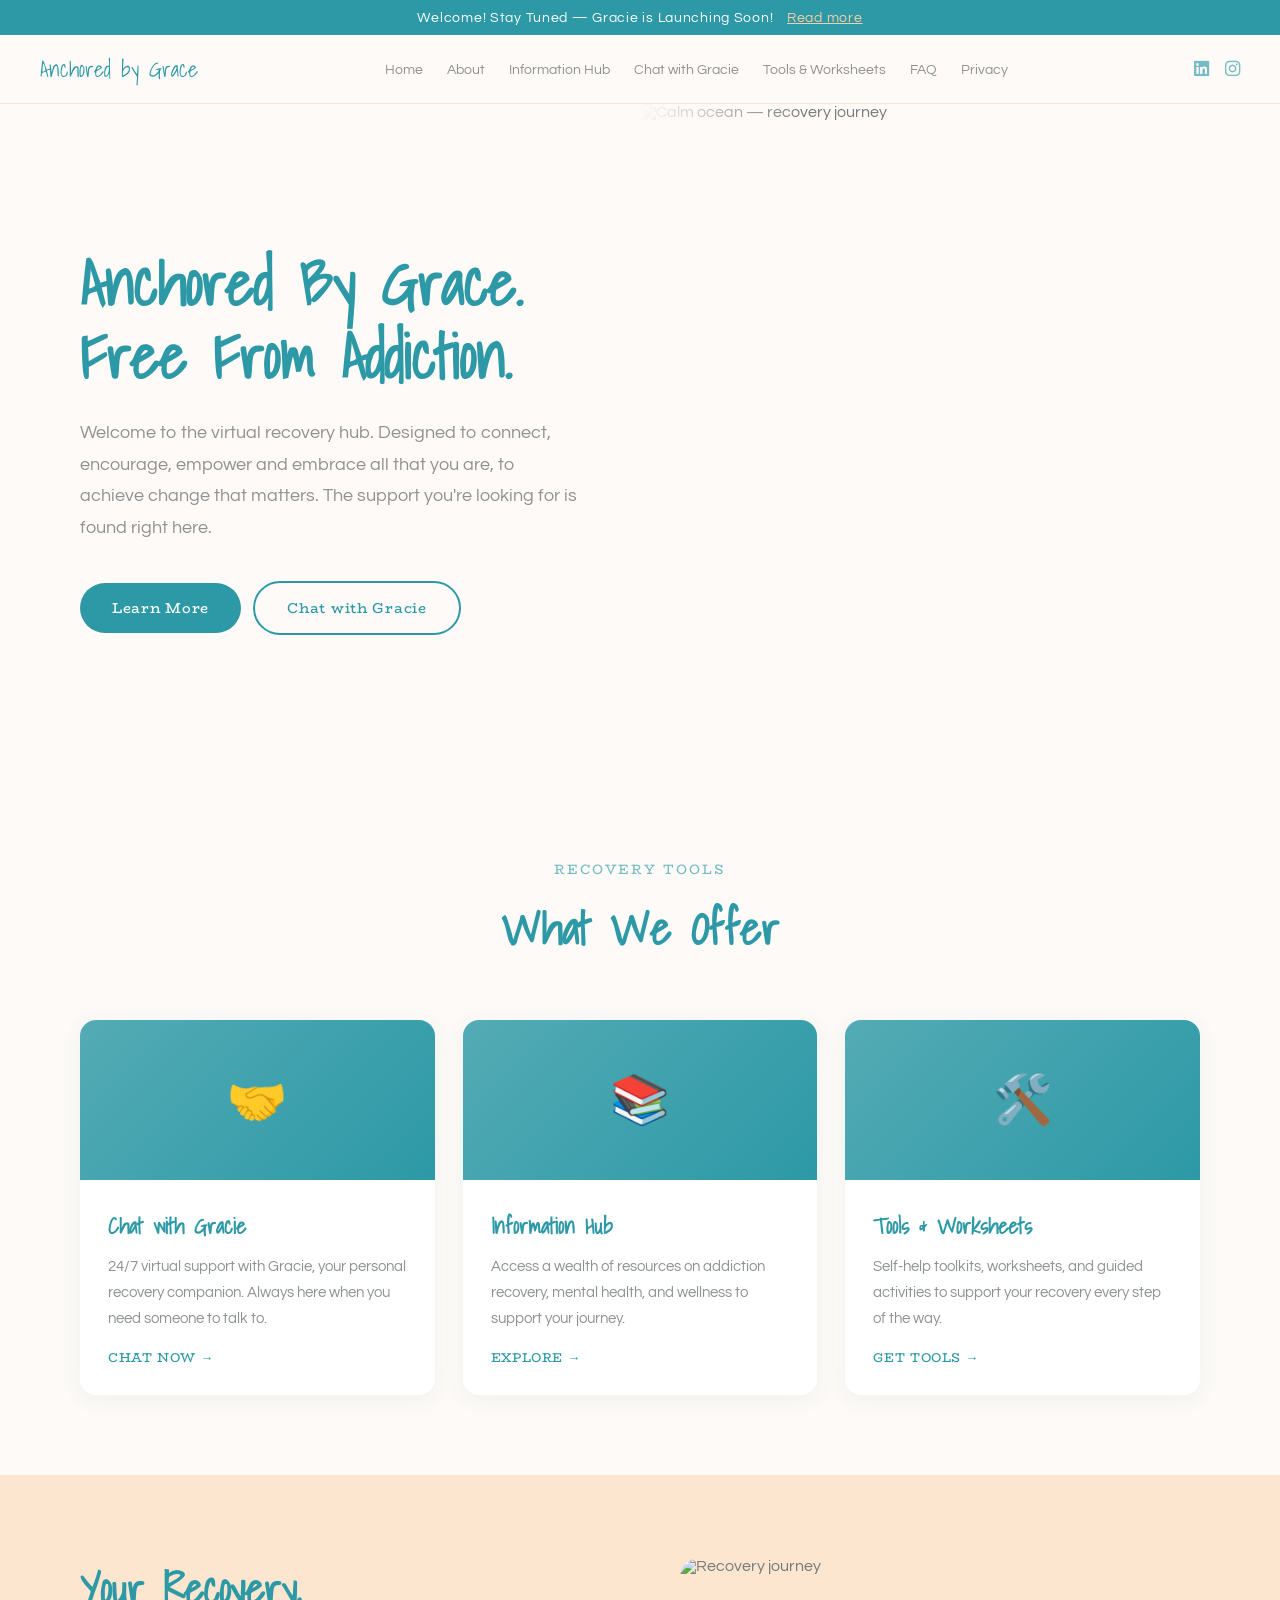
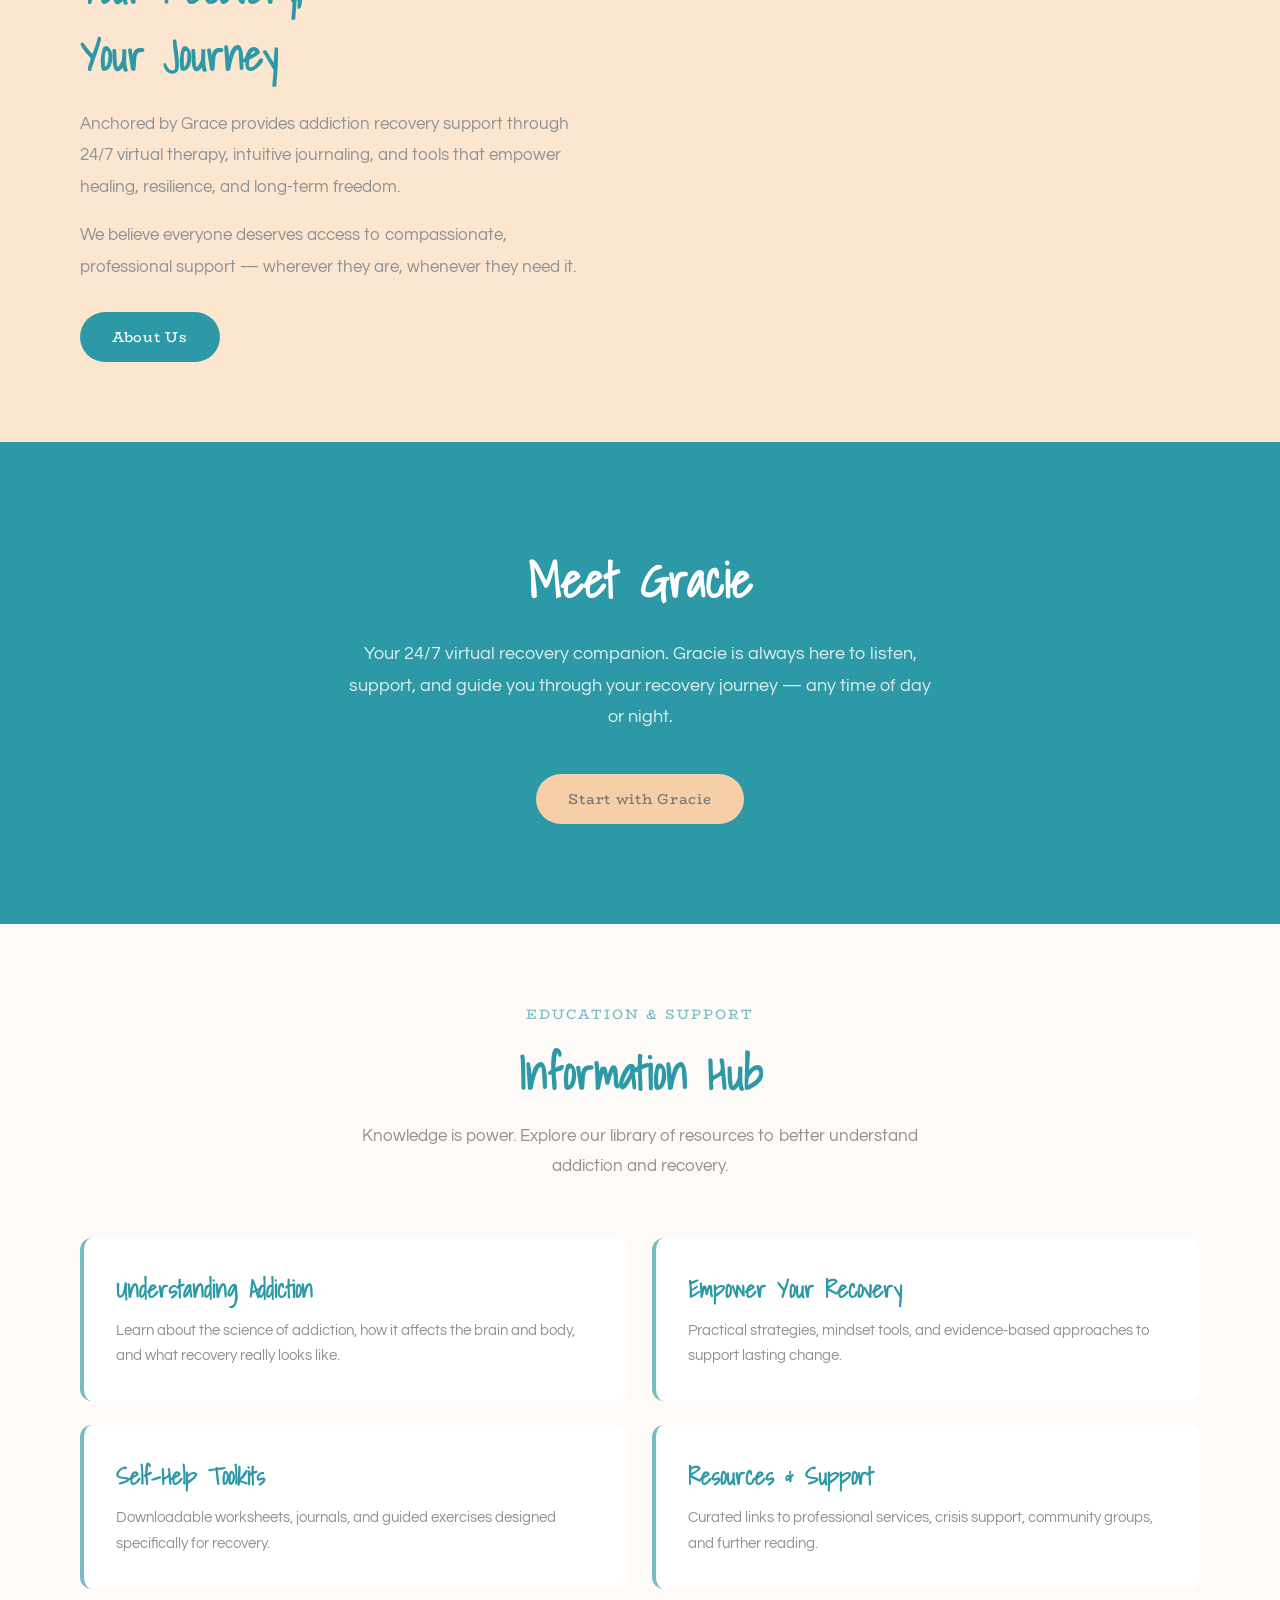
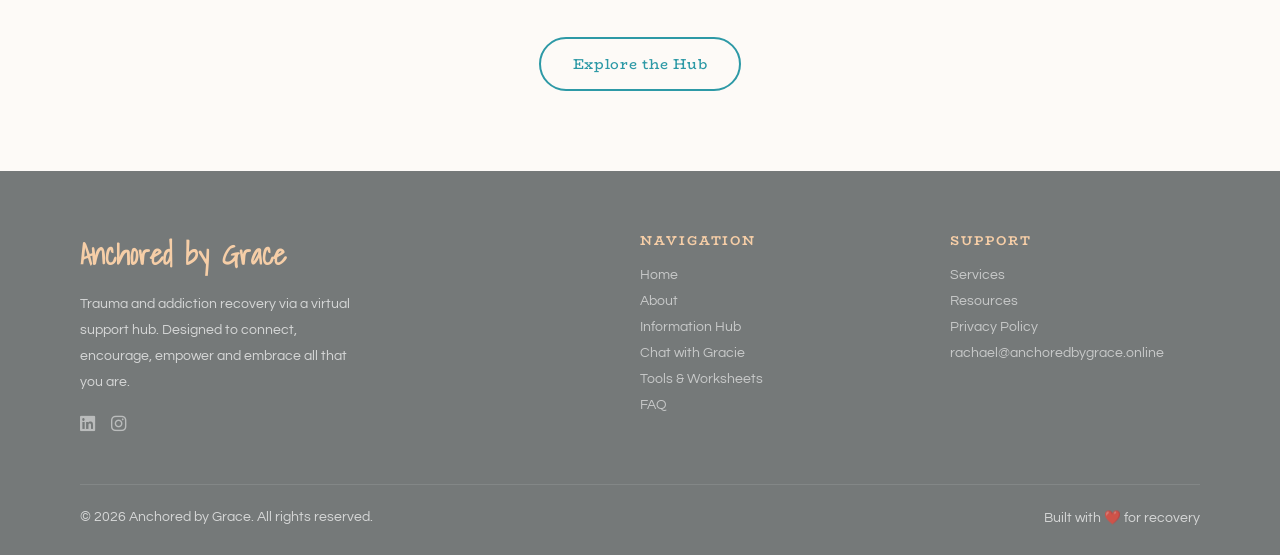
==== index.html @ b5a69fbf "Add files via upload" ====
<!DOCTYPE html>
<html lang="en">
<head>
  <meta charset="UTF-8">
  <meta name="viewport" content="width=device-width, initial-scale=1.0">
  <title>Empower Your Recovery Journey with Anchored by Grace</title>
  <meta name="description" content="Discover virtual support services for addiction recovery. Access resources, an intuitive journal app, and 24/7 advocacy.">
  <link rel="stylesheet" href="style.css">
  <link rel="stylesheet" href="https://cdnjs.cloudflare.com/ajax/libs/font-awesome/6.5.0/css/all.min.css">
  <style>
    .hero {
      min-height: 75vh;
      display: grid;
      grid-template-columns: 1fr 1fr;
      align-items: center;
      overflow: hidden;
    }
    .hero-content { padding: 80px 60px 80px 80px; }
    .hero h1 {
      font-family: var(--font-heading);
      font-size: 3.8rem;
      line-height: 1.2;
      color: var(--teal-3);
      margin-bottom: 24px;
    }
    .hero p {
      font-size: 1.1rem;
      line-height: 1.8;
      color: var(--grey-2);
      max-width: 500px;
      margin-bottom: 36px;
    }
    .hero-image { position: relative; height: 75vh; overflow: hidden; }
    .hero-image::before {
      content: '';
      position: absolute;
      inset: 0;
      background: linear-gradient(to right, var(--off-white) 0%, transparent 25%);
      z-index: 1;
    }
    .hero-image img { width: 100%; height: 100%; object-fit: cover; }
    .about-strip { display: grid; grid-template-columns: 1fr 1fr; gap: 80px; align-items: center; }
    .about-text h2 { font-family: var(--font-heading); font-size: 2.6rem; color: var(--teal-3); margin-bottom: 20px; }
    .about-text p { font-size: 1.05rem; line-height: 1.9; color: var(--grey-2); margin-bottom: 16px; }
    .about-image { border-radius: 20px; overflow: hidden; }
    .about-image img { width: 100%; height: 400px; object-fit: cover; display: block; }
    .gracie-section { text-align: center; padding: 100px 80px; }
    .gracie-section h2 { font-family: var(--font-heading); font-size: 3rem; margin-bottom: 20px; }
    .gracie-section p { font-size: 1.1rem; max-width: 600px; margin: 0 auto 40px; opacity: 0.85; line-height: 1.8; }
    .info-grid { display: grid; grid-template-columns: repeat(2, 1fr); gap: 24px; }
    .info-card { background: white; border-radius: 12px; padding: 32px; border-left: 4px solid var(--teal-2); transition: border-color 0.3s, transform 0.3s; }
    .info-card:hover { border-color: var(--teal-3); transform: translateX(4px); }
    .info-card h3 { font-family: var(--font-heading); font-size: 1.5rem; color: var(--teal-3); margin-bottom: 10px; }
    .info-card p { font-size: 0.95rem; line-height: 1.7; color: var(--grey-2); }
    .home-cards { display: grid; grid-template-columns: repeat(3, 1fr); gap: 28px; }
    .home-card { background: white; border-radius: 16px; overflow: hidden; box-shadow: 0 4px 20px rgba(45,153,166,0.08); transition: transform 0.3s, box-shadow 0.3s; }
    .home-card:hover { transform: translateY(-6px); box-shadow: 0 12px 40px rgba(45,153,166,0.18); }
    .home-card-icon { height: 160px; background: linear-gradient(135deg, var(--teal-1), var(--teal-3)); display: flex; align-items: center; justify-content: center; font-size: 3rem; }
    .home-card-body { padding: 28px; }
    .home-card-title { font-family: var(--font-heading); font-size: 1.4rem; color: var(--teal-3); margin-bottom: 10px; }
    .home-card-text { font-size: 0.95rem; line-height: 1.7; color: var(--grey-2); margin-bottom: 16px; }
    .home-card-link { font-family: var(--font-accent); font-size: 0.8rem; color: var(--teal-3); text-decoration: none; letter-spacing: 0.05em; text-transform: uppercase; }
    @media (max-width: 900px) {
      .hero { grid-template-columns: 1fr; }
      .hero-image { height: 300px; }
      .hero-content { padding: 60px 24px; }
      .hero h1 { font-size: 2.5rem; }
      .home-cards { grid-template-columns: 1fr; }
      .about-strip { grid-template-columns: 1fr; gap: 40px; }
      .info-grid { grid-template-columns: 1fr; }
      .gracie-section { padding: 60px 24px; }
    }
  </style>
</head>
<body>
  <script src="shared.js"></script>

  <section class="hero">
    <div class="hero-content">
      <h1>Anchored By Grace.<br>Free From Addiction.</h1>
      <p>Welcome to the virtual recovery hub. Designed to connect, encourage, empower and embrace all that you are, to achieve change that matters. The support you're looking for is found right here.</p>
      <a href="about.html" class="btn btn-primary">Learn More</a>
      &nbsp;&nbsp;
      <a href="chat.html" class="btn btn-outline">Chat with Gracie</a>
    </div>
    <div class="hero-image">
      <img src="https://cdn.b12.io/client_media/ElvY59q8/5f80d554-52b1-11f0-90a5-0242ac110002-jpg-hero_image.jpeg" alt="Calm ocean — recovery journey">
    </div>
  </section>

  <section class="section section-light">
    <div class="section-header">
      <span class="section-label">Recovery Tools</span>
      <h2 class="section-title">What We Offer</h2>
    </div>
    <div class="home-cards">
      <div class="home-card">
        <div class="home-card-icon">🤝</div>
        <div class="home-card-body">
          <h3 class="home-card-title">Chat with Gracie</h3>
          <p class="home-card-text">24/7 virtual support with Gracie, your personal recovery companion. Always here when you need someone to talk to.</p>
          <a href="chat.html" class="home-card-link">Chat now →</a>
        </div>
      </div>
      <div class="home-card">
        <div class="home-card-icon">📚</div>
        <div class="home-card-body">
          <h3 class="home-card-title">Information Hub</h3>
          <p class="home-card-text">Access a wealth of resources on addiction recovery, mental health, and wellness to support your journey.</p>
          <a href="info-hub.html" class="home-card-link">Explore →</a>
        </div>
      </div>
      <div class="home-card">
        <div class="home-card-icon">🛠️</div>
        <div class="home-card-body">
          <h3 class="home-card-title">Tools & Worksheets</h3>
          <p class="home-card-text">Self-help toolkits, worksheets, and guided activities to support your recovery every step of the way.</p>
          <a href="tools.html" class="home-card-link">Get tools →</a>
        </div>
      </div>
    </div>
  </section>

  <section class="section section-copper">
    <div class="about-strip">
      <div class="about-text">
        <h2>Your Recovery,<br>Your Journey</h2>
        <p>Anchored by Grace provides addiction recovery support through 24/7 virtual therapy, intuitive journaling, and tools that empower healing, resilience, and long-term freedom.</p>
        <p>We believe everyone deserves access to compassionate, professional support — wherever they are, whenever they need it.</p>
        <a href="about.html" class="btn btn-primary" style="margin-top: 12px;">About Us</a>
      </div>
      <div class="about-image">
        <img src="https://cdn.b12.io/client_media/ElvY59q8/5f80d554-52b1-11f0-90a5-0242ac110002-jpg-hero_image.jpeg" alt="Recovery journey">
      </div>
    </div>
  </section>

  <section class="section section-teal gracie-section">
    <h2>Meet Gracie</h2>
    <p>Your 24/7 virtual recovery companion. Gracie is always here to listen, support, and guide you through your recovery journey — any time of day or night.</p>
    <a href="chat.html" class="btn btn-copper">Start with Gracie</a>
  </section>

  <section class="section section-light">
    <div class="section-header">
      <span class="section-label">Education & Support</span>
      <h2 class="section-title">Information Hub</h2>
      <p class="section-subtitle">Knowledge is power. Explore our library of resources to better understand addiction and recovery.</p>
    </div>
    <div class="info-grid">
      <div class="info-card">
        <h3>Understanding Addiction</h3>
        <p>Learn about the science of addiction, how it affects the brain and body, and what recovery really looks like.</p>
      </div>
      <div class="info-card">
        <h3>Empower Your Recovery</h3>
        <p>Practical strategies, mindset tools, and evidence-based approaches to support lasting change.</p>
      </div>
      <div class="info-card">
        <h3>Self-Help Toolkits</h3>
        <p>Downloadable worksheets, journals, and guided exercises designed specifically for recovery.</p>
      </div>
      <div class="info-card">
        <h3>Resources & Support</h3>
        <p>Curated links to professional services, crisis support, community groups, and further reading.</p>
      </div>
    </div>
    <div style="text-align: center; margin-top: 48px;">
      <a href="info-hub.html" class="btn btn-outline">Explore the Hub</a>
    </div>
  </section>

</body>
</html>
---- style.css ----
@import url('https://fonts.googleapis.com/css2?family=Shadows+Into+Light&family=Questrial&family=BioRhyme:wght@400;700&display=swap');

:root {
  --teal-1: #53ABB5;
  --teal-2: #77BCC4;
  --teal-3: #2D99A6;
  --copper-1: #F6CEA7;
  --copper-2: #F8D1AB;
  --copper-3: #FCE6CF;
  --grey-1: #A9ABAB;
  --grey-2: #8F9292;
  --grey-3: #757979;
  --white: #ffffff;
  --off-white: #fdfaf7;
  --font-heading: 'Shadows Into Light', cursive;
  --font-body: 'Questrial', sans-serif;
  --font-accent: 'BioRhyme', serif;
}

* { margin: 0; padding: 0; box-sizing: border-box; }

body {
  font-family: var(--font-body);
  color: var(--grey-3);
  background: var(--off-white);
  overflow-x: hidden;
}

/* BANNER */
.banner {
  background: var(--teal-3);
  color: white;
  text-align: center;
  padding: 10px 20px;
  font-size: 0.9rem;
  letter-spacing: 0.05em;
}
.banner a { color: var(--copper-1); text-decoration: underline; margin-left: 10px; }

/* NAV */
nav {
  position: sticky;
  top: 0;
  z-index: 100;
  background: rgba(253, 250, 247, 0.97);
  backdrop-filter: blur(10px);
  padding: 16px 40px;
  display: flex;
  align-items: center;
  justify-content: space-between;
  border-bottom: 1px solid var(--copper-3);
  gap: 20px;
}

.nav-logo {
  display: flex;
  align-items: center;
  gap: 12px;
  text-decoration: none;
  flex-shrink: 0;
}

.nav-logo-text {
  font-family: var(--font-heading);
  font-size: 1.4rem;
  color: var(--teal-3);
}

.nav-links {
  display: flex;
  list-style: none;
  gap: 24px;
  align-items: center;
  flex-wrap: wrap;
}

.nav-links a {
  text-decoration: none;
  color: var(--grey-2);
  font-size: 0.9rem;
  transition: color 0.2s;
}

.nav-links a:hover { color: var(--teal-3); }

.nav-social { display: flex; gap: 16px; flex-shrink: 0; }

.nav-social a {
  color: var(--teal-2);
  font-size: 1.1rem;
  transition: color 0.2s;
}
.nav-social a:hover { color: var(--teal-3); }

.nav-toggle {
  display: none;
  background: none;
  border: none;
  font-size: 1.5rem;
  color: var(--teal-3);
  cursor: pointer;
}

/* PAGE HERO */
.page-hero {
  background: linear-gradient(135deg, var(--teal-3) 0%, var(--teal-1) 100%);
  color: white;
  padding: 80px 80px;
  position: relative;
  overflow: hidden;
}

.page-hero::after {
  content: '';
  position: absolute;
  bottom: -40px;
  left: 0;
  right: 0;
  height: 80px;
  background: var(--off-white);
  clip-path: ellipse(55% 100% at 50% 100%);
}

.page-hero h1 {
  font-family: var(--font-heading);
  font-size: 3.2rem;
  margin-bottom: 16px;
}

.page-hero p {
  font-size: 1.1rem;
  opacity: 0.85;
  max-width: 600px;
  line-height: 1.8;
}

/* SECTIONS */
.section { padding: 80px 80px; }
.section-light { background: var(--off-white); }
.section-teal { background: var(--teal-3); color: white; }
.section-copper { background: var(--copper-3); }
.section-white { background: white; }

.section-header { text-align: center; margin-bottom: 56px; }

.section-label {
  font-family: var(--font-accent);
  font-size: 0.85rem;
  letter-spacing: 0.15em;
  text-transform: uppercase;
  color: var(--teal-2);
  display: block;
  margin-bottom: 12px;
}

.section-title {
  font-family: var(--font-heading);
  font-size: 2.8rem;
  color: var(--teal-3);
  margin-bottom: 12px;
}

.section-teal .section-title,
.section-teal .section-label { color: white; }

.section-subtitle {
  font-size: 1.05rem;
  color: var(--grey-2);
  max-width: 600px;
  margin: 0 auto;
  line-height: 1.8;
}

.section-teal .section-subtitle { color: rgba(255,255,255,0.8); }

/* CARDS */
.cards-grid {
  display: grid;
  grid-template-columns: repeat(3, 1fr);
  gap: 28px;
}

.cards-grid-2 {
  display: grid;
  grid-template-columns: repeat(2, 1fr);
  gap: 28px;
}

.card {
  background: white;
  border-radius: 16px;
  overflow: hidden;
  box-shadow: 0 4px 20px rgba(45, 153, 166, 0.08);
  transition: transform 0.3s, box-shadow 0.3s;
}

.card:hover {
  transform: translateY(-6px);
  box-shadow: 0 12px 40px rgba(45, 153, 166, 0.18);
}

.card-icon {
  height: 100px;
  background: linear-gradient(135deg, var(--teal-1), var(--teal-3));
  display: flex;
  align-items: center;
  justify-content: center;
  font-size: 2.5rem;
}

.card-body { padding: 28px; }

.card-title {
  font-family: var(--font-heading);
  font-size: 1.4rem;
  color: var(--teal-3);
  margin-bottom: 10px;
}

.card-text {
  font-size: 0.95rem;
  line-height: 1.7;
  color: var(--grey-2);
  margin-bottom: 16px;
}

.card-link {
  font-family: var(--font-accent);
  font-size: 0.8rem;
  color: var(--teal-3);
  text-decoration: none;
  letter-spacing: 0.05em;
  text-transform: uppercase;
  transition: letter-spacing 0.2s;
}

.card-link:hover { letter-spacing: 0.1em; }

/* INFO CARD */
.info-card {
  background: white;
  border-radius: 12px;
  padding: 32px;
  border-left: 4px solid var(--teal-2);
  transition: border-color 0.3s, transform 0.3s;
}

.info-card:hover {
  border-color: var(--teal-3);
  transform: translateX(4px);
}

.info-card h3 {
  font-family: var(--font-heading);
  font-size: 1.5rem;
  color: var(--teal-3);
  margin-bottom: 10px;
}

.info-card p {
  font-size: 0.95rem;
  line-height: 1.7;
  color: var(--grey-2);
}

/* FAQ */
.faq-item {
  border-bottom: 1px solid var(--copper-3);
  padding: 24px 0;
}

.faq-item:last-child { border-bottom: none; }

.faq-question {
  font-family: var(--font-heading);
  font-size: 1.3rem;
  color: var(--teal-3);
  margin-bottom: 12px;
}

.faq-answer {
  font-size: 1rem;
  line-height: 1.8;
  color: var(--grey-2);
}

/* BUTTONS */
.btn {
  display: inline-block;
  padding: 14px 32px;
  border-radius: 50px;
  font-family: var(--font-accent);
  font-size: 0.9rem;
  letter-spacing: 0.05em;
  text-decoration: none;
  transition: all 0.3s;
  cursor: pointer;
  border: none;
}

.btn-primary {
  background: var(--teal-3);
  color: white;
}

.btn-primary:hover {
  background: var(--teal-1);
  transform: translateY(-2px);
  box-shadow: 0 8px 24px rgba(45, 153, 166, 0.3);
}

.btn-outline {
  background: transparent;
  border: 2px solid var(--teal-3);
  color: var(--teal-3);
}

.btn-outline:hover {
  background: var(--teal-3);
  color: white;
}

.btn-copper {
  background: var(--copper-1);
  color: var(--grey-3);
}

.btn-copper:hover {
  background: var(--copper-2);
  transform: translateY(-2px);
}

/* PROSE */
.prose {
  max-width: 800px;
  margin: 0 auto;
  font-size: 1.05rem;
  line-height: 1.9;
  color: var(--grey-2);
}

.prose h2 {
  font-family: var(--font-heading);
  font-size: 2rem;
  color: var(--teal-3);
  margin: 40px 0 16px;
}

.prose h3 {
  font-family: var(--font-heading);
  font-size: 1.5rem;
  color: var(--teal-3);
  margin: 28px 0 12px;
}

.prose p { margin-bottom: 16px; }

.prose strong { color: var(--teal-3); }

.prose ul { padding-left: 24px; margin-bottom: 16px; }

.prose li { margin-bottom: 8px; }

/* HIGHLIGHT BOX */
.highlight-box {
  background: white;
  border-radius: 16px;
  padding: 40px;
  border: 2px solid var(--copper-2);
  margin: 32px 0;
}

/* CRISIS BOX */
.crisis-box {
  background: var(--teal-3);
  color: white;
  border-radius: 16px;
  padding: 40px;
  margin: 40px 0;
}

.crisis-box h3 {
  font-family: var(--font-heading);
  font-size: 1.8rem;
  margin-bottom: 16px;
}

.crisis-box p { opacity: 0.9; line-height: 1.8; margin-bottom: 8px; }

.crisis-box strong { color: var(--copper-1); }

/* FOOTER */
footer {
  background: var(--grey-3);
  color: rgba(255,255,255,0.7);
  padding: 60px 80px 30px;
}

.footer-grid {
  display: grid;
  grid-template-columns: 2fr 1fr 1fr;
  gap: 60px;
  margin-bottom: 50px;
}

.footer-brand h3 {
  font-family: var(--font-heading);
  font-size: 1.8rem;
  color: var(--copper-1);
  margin-bottom: 14px;
}

.footer-brand p {
  font-size: 0.9rem;
  line-height: 1.8;
  max-width: 280px;
}

.footer-col h4 {
  font-family: var(--font-accent);
  font-size: 0.8rem;
  letter-spacing: 0.15em;
  text-transform: uppercase;
  color: var(--copper-1);
  margin-bottom: 16px;
}

.footer-col ul { list-style: none; }
.footer-col ul li { margin-bottom: 10px; }
.footer-col ul li a {
  color: rgba(255,255,255,0.6);
  text-decoration: none;
  font-size: 0.9rem;
  transition: color 0.2s;
}
.footer-col ul li a:hover { color: var(--copper-1); }

.footer-bottom {
  border-top: 1px solid rgba(255,255,255,0.1);
  padding-top: 24px;
  display: flex;
  justify-content: space-between;
  align-items: center;
  font-size: 0.85rem;
}

.footer-social { display: flex; gap: 16px; }
.footer-social a {
  color: rgba(255,255,255,0.5);
  font-size: 1.1rem;
  transition: color 0.2s;
}
.footer-social a:hover { color: var(--copper-1); }

/* MOBILE */
@media (max-width: 900px) {
  .section { padding: 60px 24px; }
  .page-hero { padding: 60px 24px 80px; }
  .page-hero h1 { font-size: 2.2rem; }
  .cards-grid { grid-template-columns: 1fr; }
  .cards-grid-2 { grid-template-columns: 1fr; }
  .footer-grid { grid-template-columns: 1fr; gap: 30px; }
  footer { padding: 40px 24px 20px; }
  .footer-bottom { flex-direction: column; gap: 10px; text-align: center; }
  nav { padding: 16px 24px; flex-wrap: wrap; }
  .nav-links { display: none; width: 100%; flex-direction: column; gap: 12px; padding: 12px 0; }
  .nav-links.open { display: flex; }
  .nav-toggle { display: block; }
  .nav-social { margin-left: auto; }
}
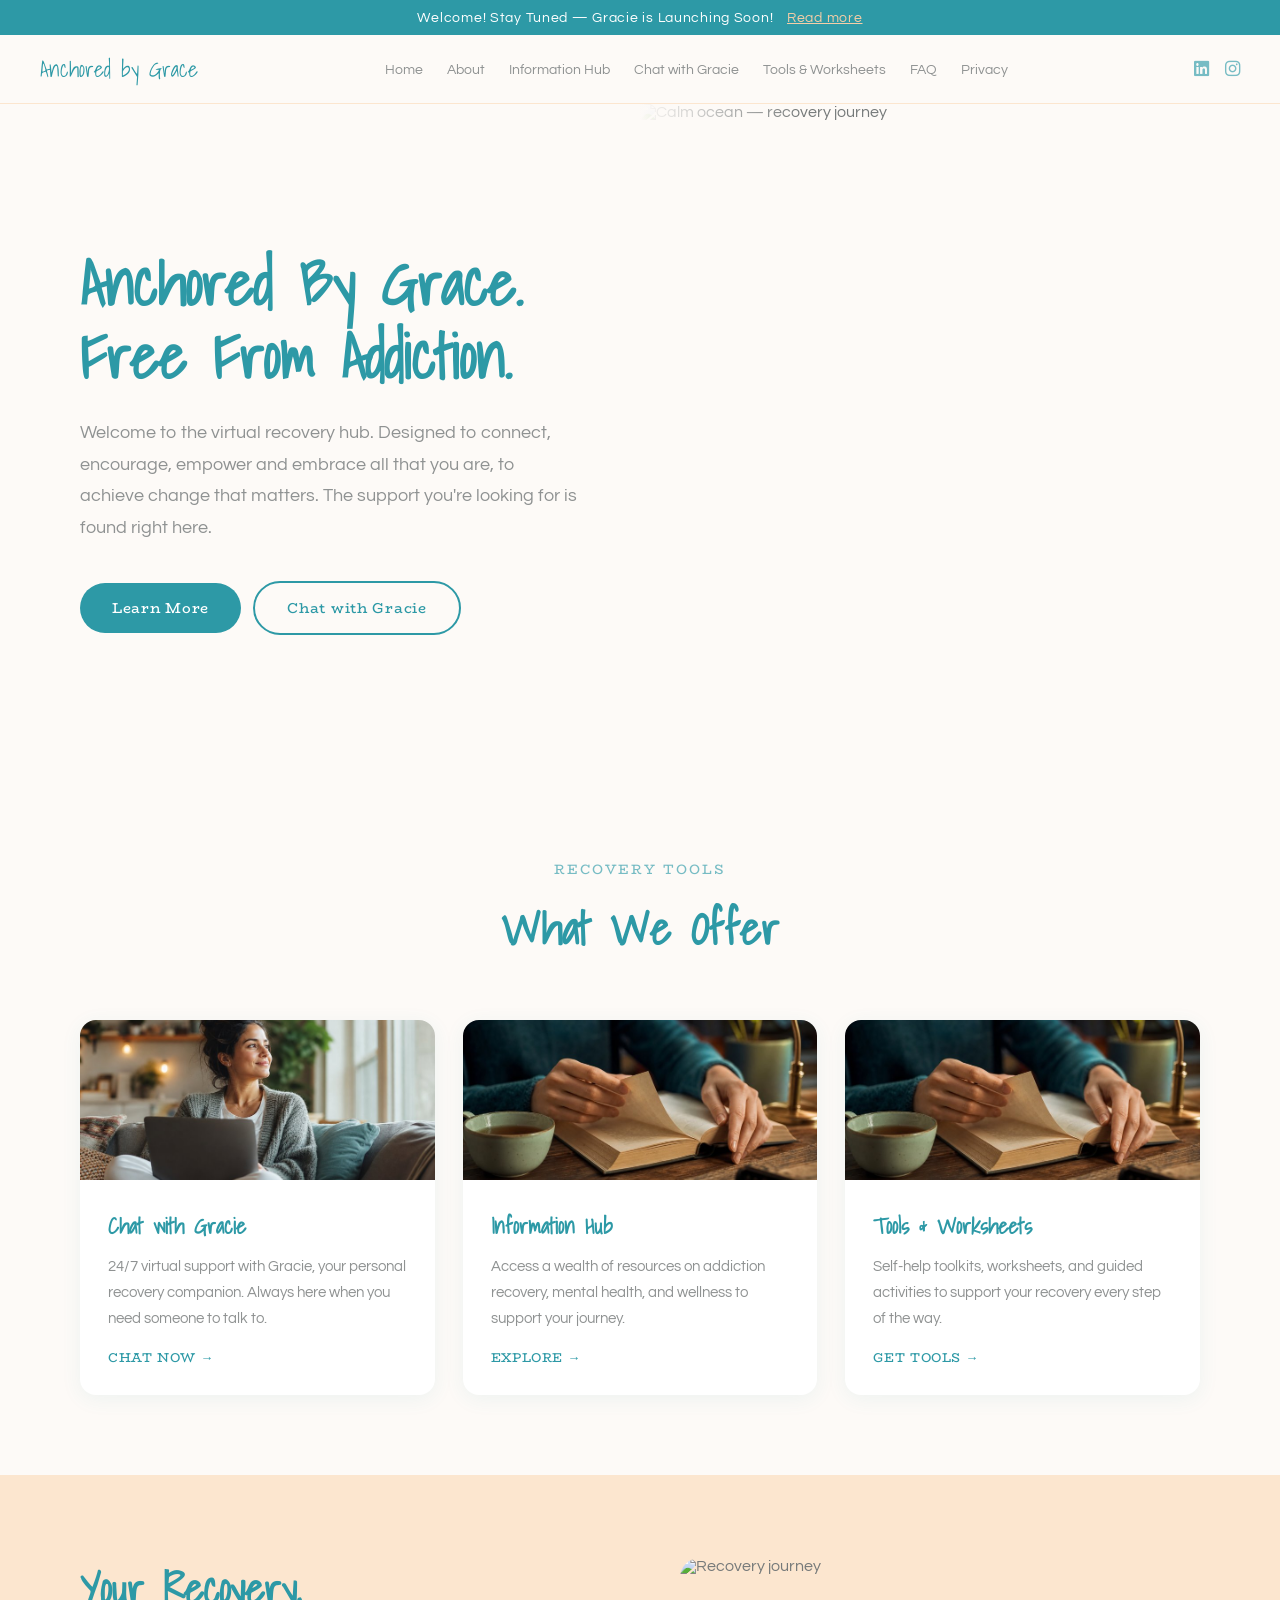
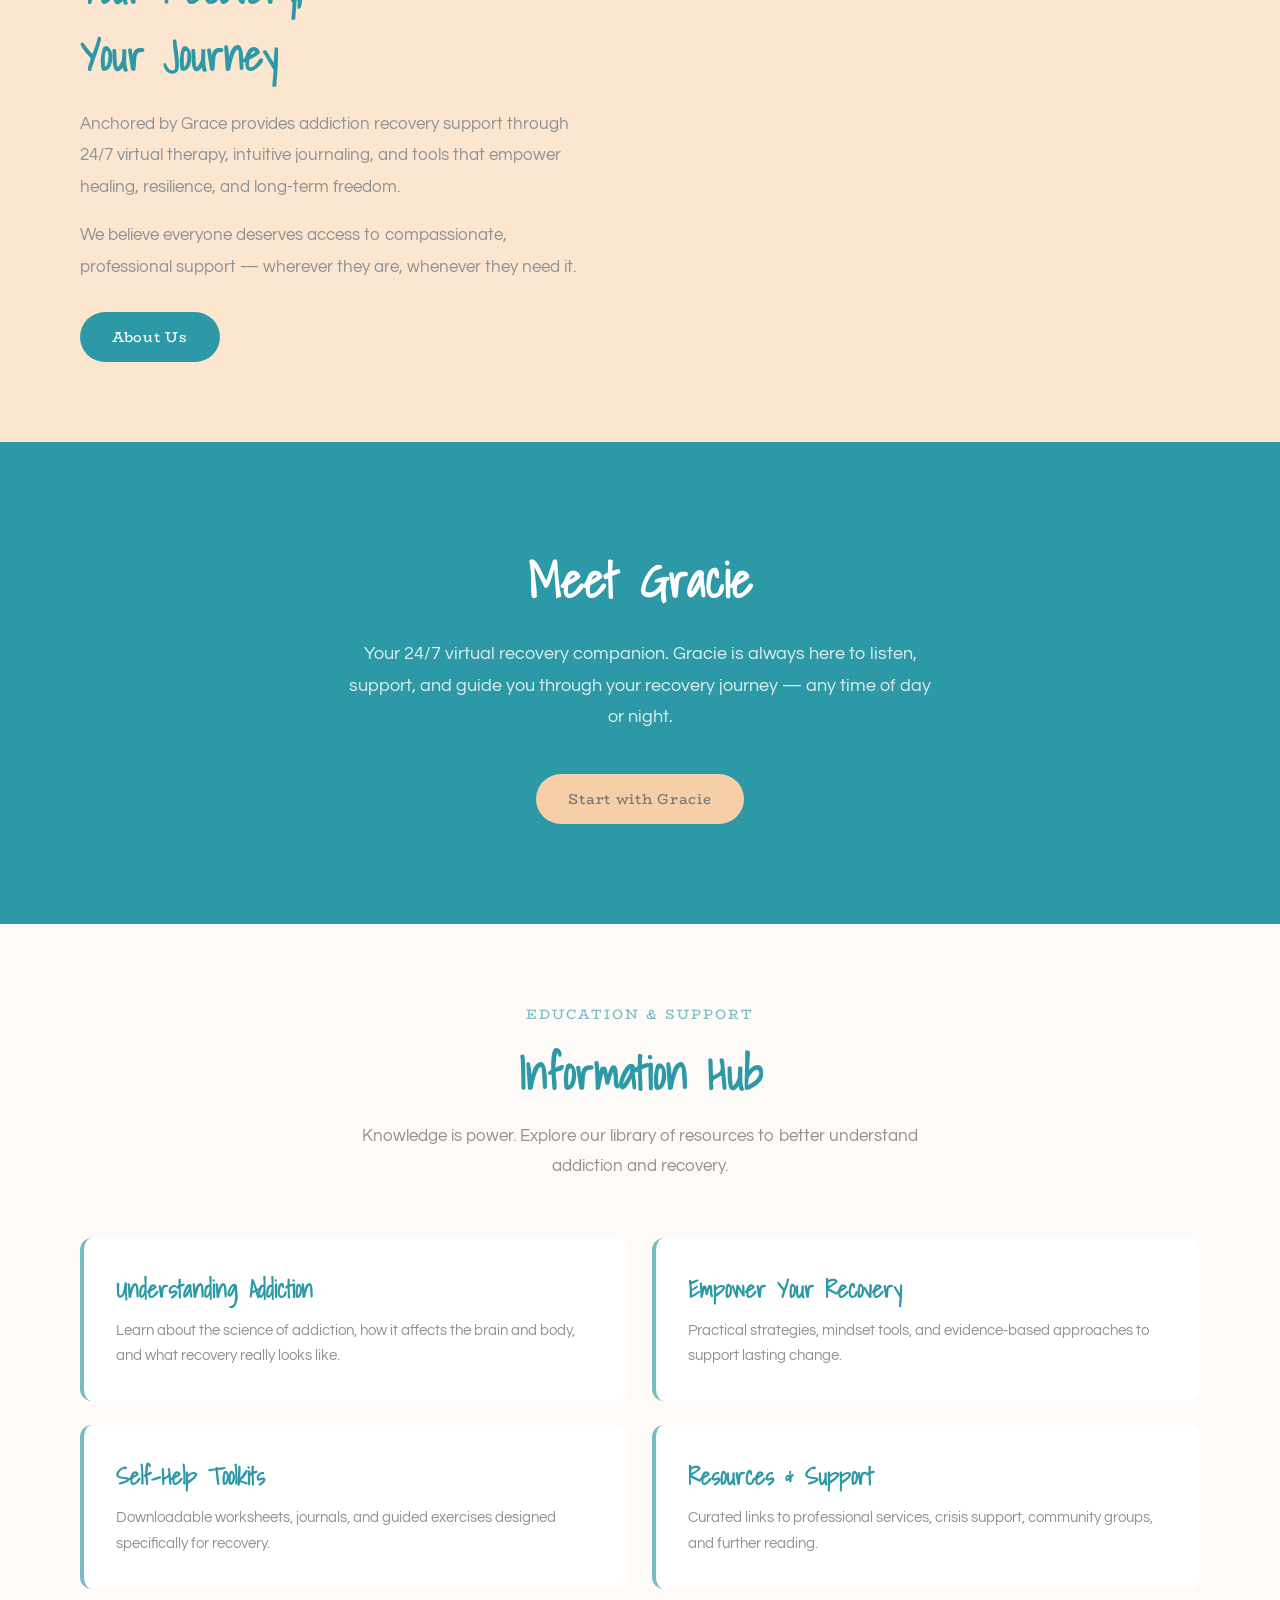
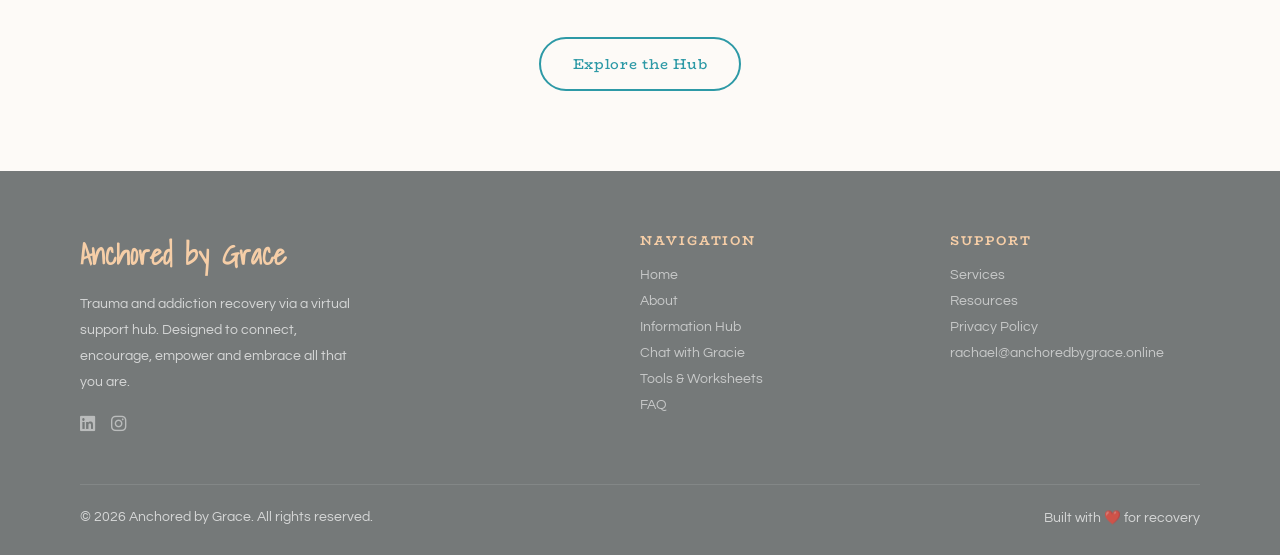
==== commit 032c4fdd: "Replace all emoji card icons with realistic photos - 24 realistic stock-style images across all page" ====
--- a/index.html
+++ b/index.html
@@ -55,7 +55,8 @@
     .home-cards { display: grid; grid-template-columns: repeat(3, 1fr); gap: 28px; }
     .home-card { background: white; border-radius: 16px; overflow: hidden; box-shadow: 0 4px 20px rgba(45,153,166,0.08); transition: transform 0.3s, box-shadow 0.3s; }
     .home-card:hover { transform: translateY(-6px); box-shadow: 0 12px 40px rgba(45,153,166,0.18); }
-    .home-card-icon { height: 160px; background: linear-gradient(135deg, var(--teal-1), var(--teal-3)); display: flex; align-items: center; justify-content: center; font-size: 3rem; }
+    .home-card-icon { height: 160px; overflow: hidden; }
+    .home-card-icon img { width: 100%; height: 100%; object-fit: cover; display: block; }
     .home-card-body { padding: 28px; }
     .home-card-title { font-family: var(--font-heading); font-size: 1.4rem; color: var(--teal-3); margin-bottom: 10px; }
     .home-card-text { font-size: 0.95rem; line-height: 1.7; color: var(--grey-2); margin-bottom: 16px; }
@@ -95,7 +96,7 @@
     </div>
     <div class="home-cards">
       <div class="home-card">
-        <div class="home-card-icon">🤝</div>
+        <div class="home-card-icon"><img src="images/home_chat.jpg" alt="Chat with Gracie"></div>
         <div class="home-card-body">
           <h3 class="home-card-title">Chat with Gracie</h3>
           <p class="home-card-text">24/7 virtual support with Gracie, your personal recovery companion. Always here when you need someone to talk to.</p>
@@ -103,7 +104,7 @@
         </div>
       </div>
       <div class="home-card">
-        <div class="home-card-icon">📚</div>
+        <div class="home-card-icon"><img src="images/home_infohub.jpg" alt="Information Hub"></div>
         <div class="home-card-body">
           <h3 class="home-card-title">Information Hub</h3>
           <p class="home-card-text">Access a wealth of resources on addiction recovery, mental health, and wellness to support your journey.</p>
@@ -111,7 +112,7 @@
         </div>
       </div>
       <div class="home-card">
-        <div class="home-card-icon">🛠️</div>
+        <div class="home-card-icon"><img src="images/home_tools.jpg" alt="Tools & Worksheets"></div>
         <div class="home-card-body">
           <h3 class="home-card-title">Tools & Worksheets</h3>
           <p class="home-card-text">Self-help toolkits, worksheets, and guided activities to support your recovery every step of the way.</p>
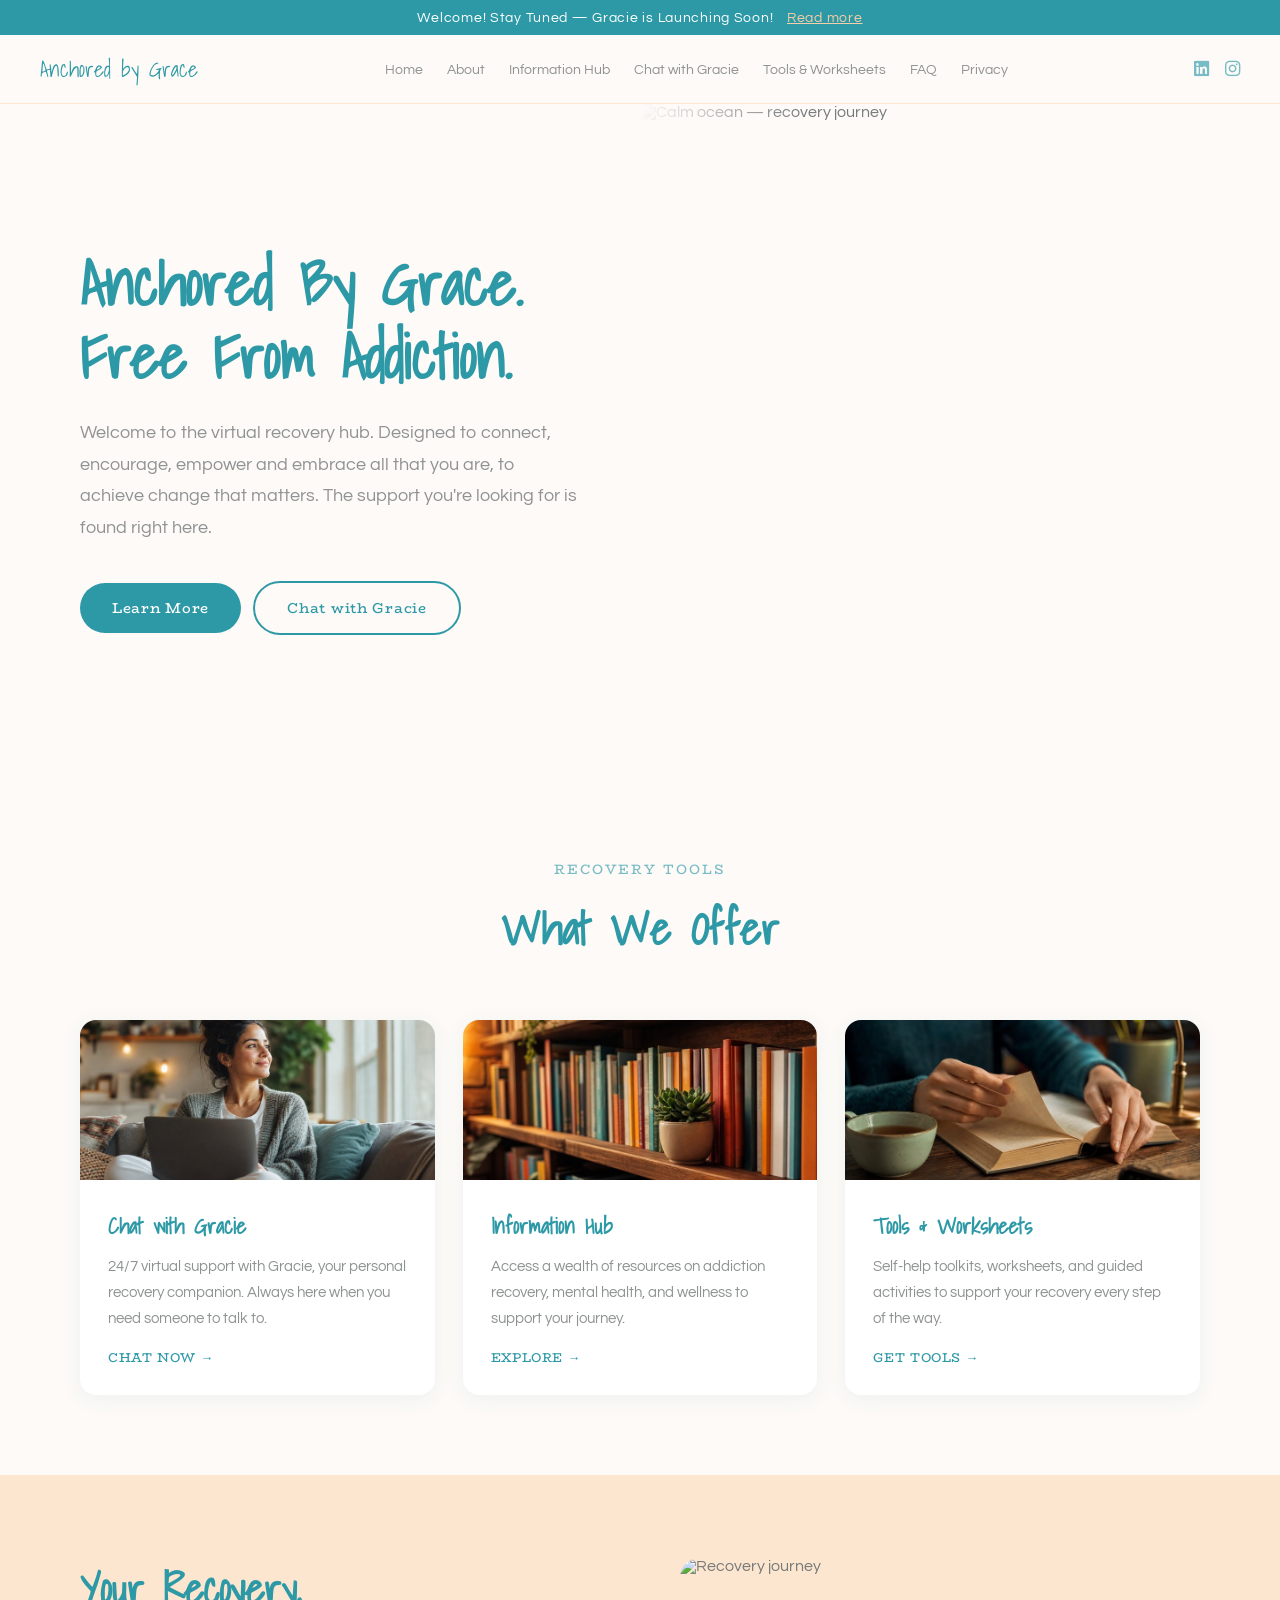
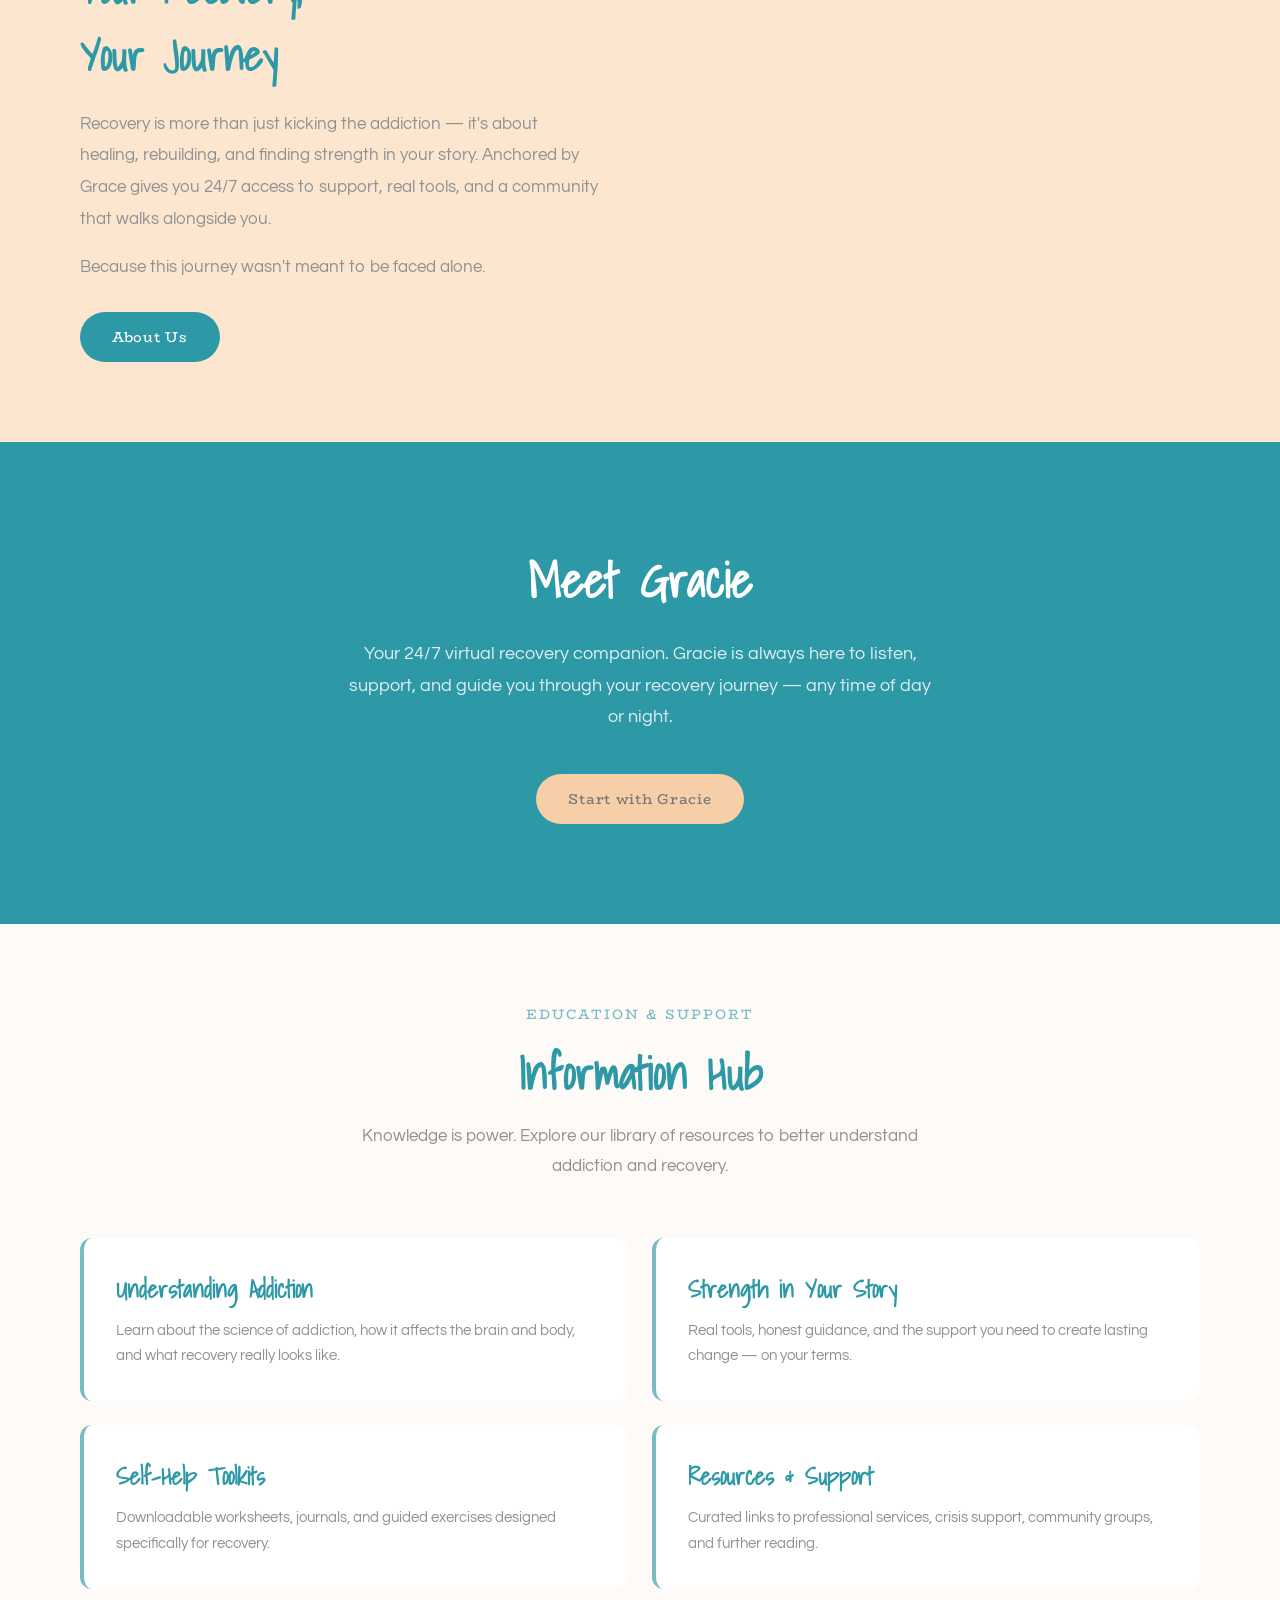
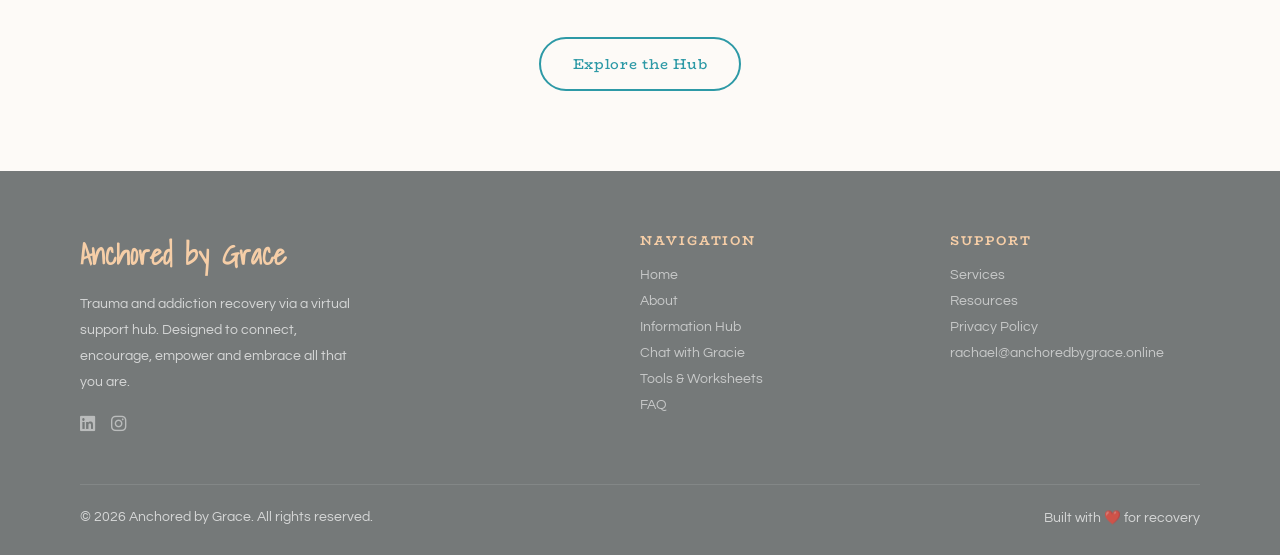
==== commit 7ee596d6: "Fix corny copy + replace duplicate-looking images - Rewrote Empower Your Recovery to Strength in You" ====
--- a/index.html
+++ b/index.html
@@ -3,7 +3,7 @@
 <head>
   <meta charset="UTF-8">
   <meta name="viewport" content="width=device-width, initial-scale=1.0">
-  <title>Empower Your Recovery Journey with Anchored by Grace</title>
+  <title>Anchored by Grace — Your Recovery Starts Here</title>
   <meta name="description" content="Discover virtual support services for addiction recovery. Access resources, an intuitive journal app, and 24/7 advocacy.">
   <link rel="stylesheet" href="style.css">
   <link rel="stylesheet" href="https://cdnjs.cloudflare.com/ajax/libs/font-awesome/6.5.0/css/all.min.css">
@@ -126,8 +126,8 @@
     <div class="about-strip">
       <div class="about-text">
         <h2>Your Recovery,<br>Your Journey</h2>
-        <p>Anchored by Grace provides addiction recovery support through 24/7 virtual therapy, intuitive journaling, and tools that empower healing, resilience, and long-term freedom.</p>
-        <p>We believe everyone deserves access to compassionate, professional support — wherever they are, whenever they need it.</p>
+        <p>Recovery is more than just kicking the addiction — it's about healing, rebuilding, and finding strength in your story. Anchored by Grace gives you 24/7 access to support, real tools, and a community that walks alongside you.</p>
+        <p>Because this journey wasn't meant to be faced alone.</p>
         <a href="about.html" class="btn btn-primary" style="margin-top: 12px;">About Us</a>
       </div>
       <div class="about-image">
@@ -154,8 +154,8 @@
         <p>Learn about the science of addiction, how it affects the brain and body, and what recovery really looks like.</p>
       </div>
       <div class="info-card">
-        <h3>Empower Your Recovery</h3>
-        <p>Practical strategies, mindset tools, and evidence-based approaches to support lasting change.</p>
+        <h3>Strength in Your Story</h3>
+        <p>Real tools, honest guidance, and the support you need to create lasting change — on your terms.</p>
       </div>
       <div class="info-card">
         <h3>Self-Help Toolkits</h3>
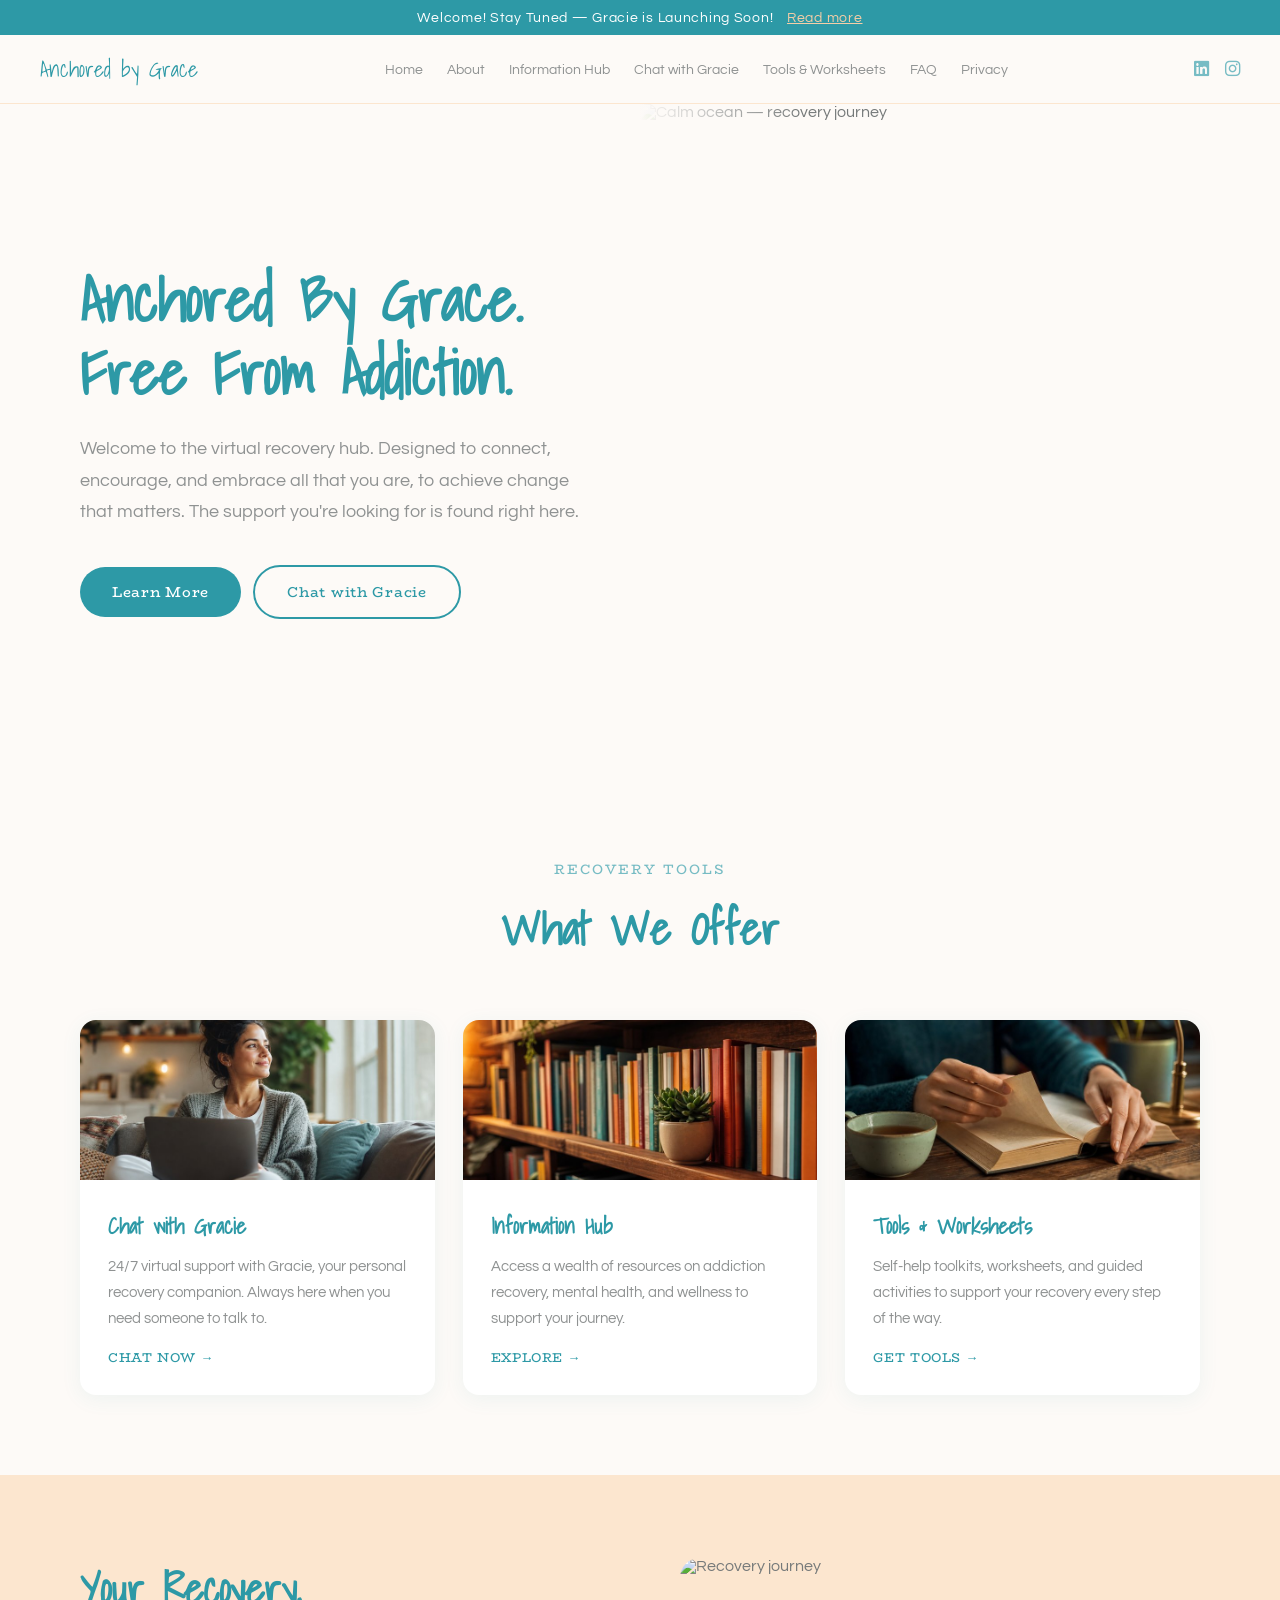
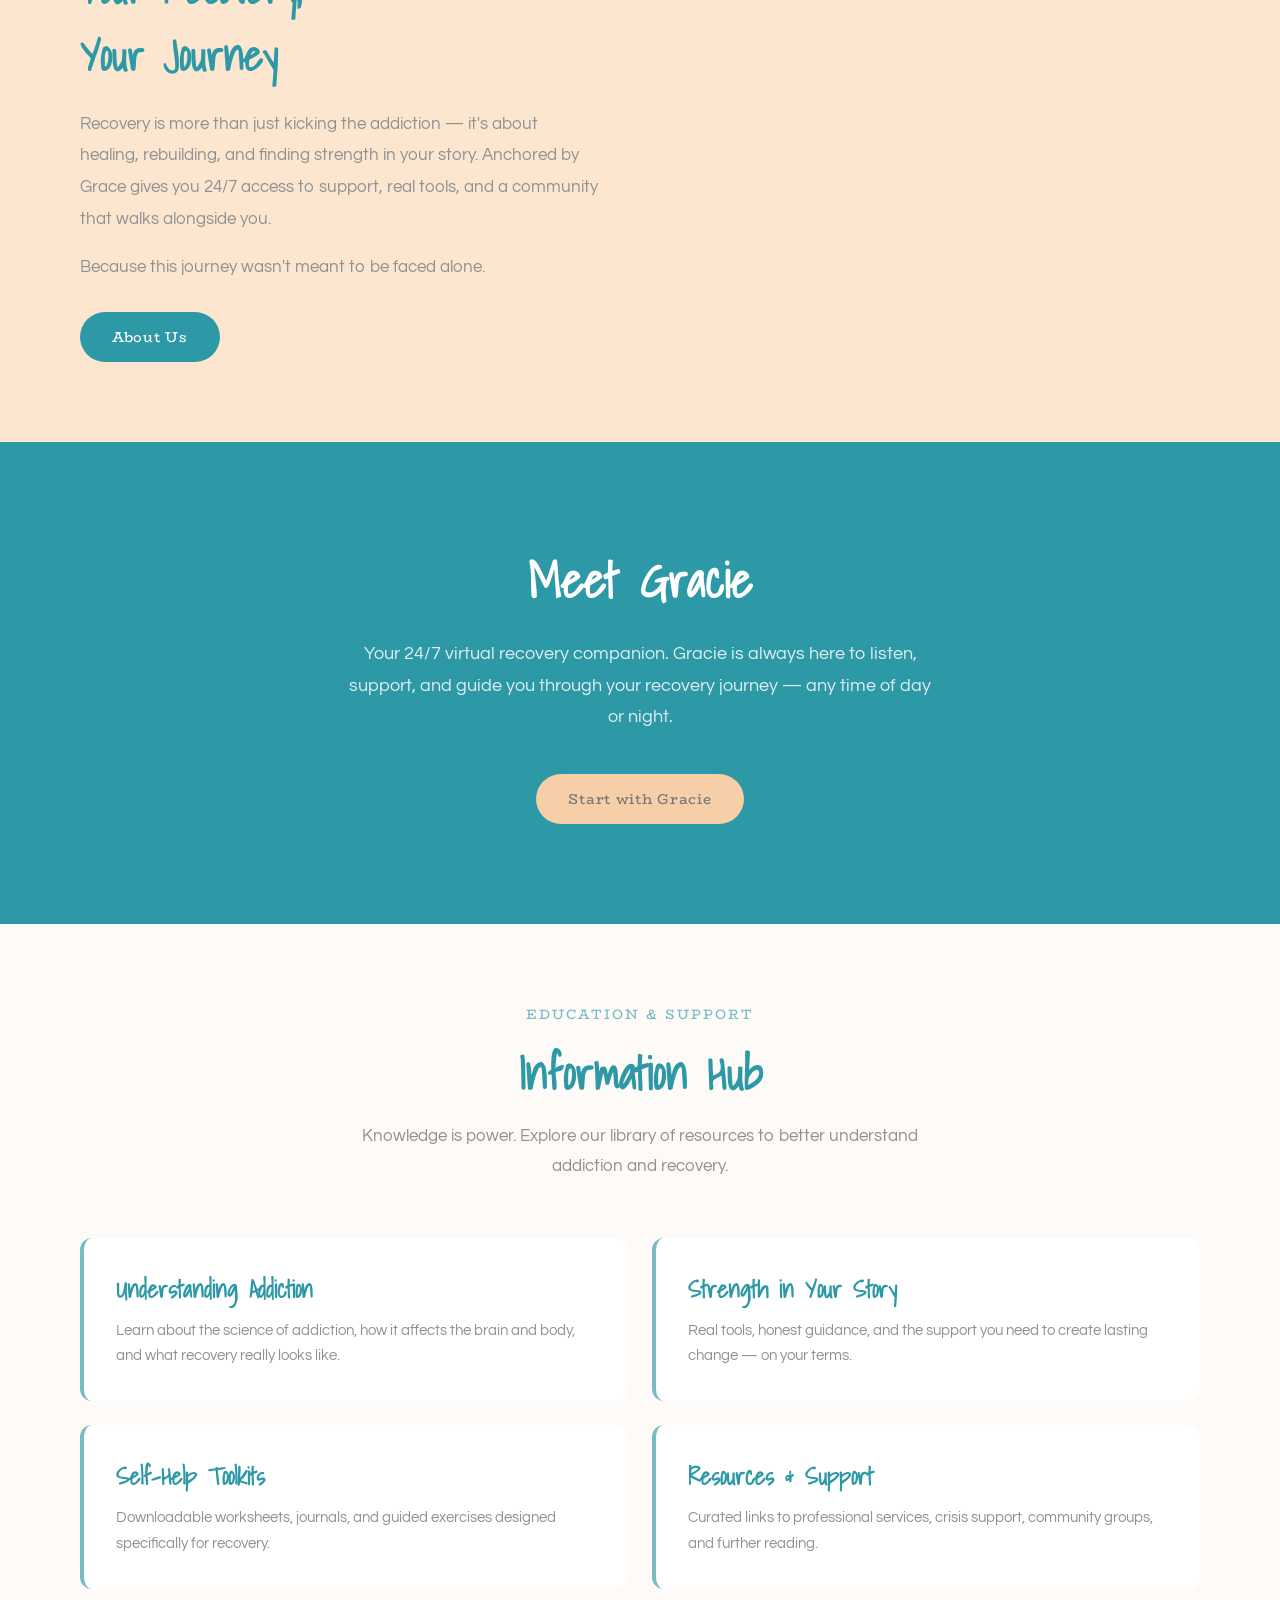
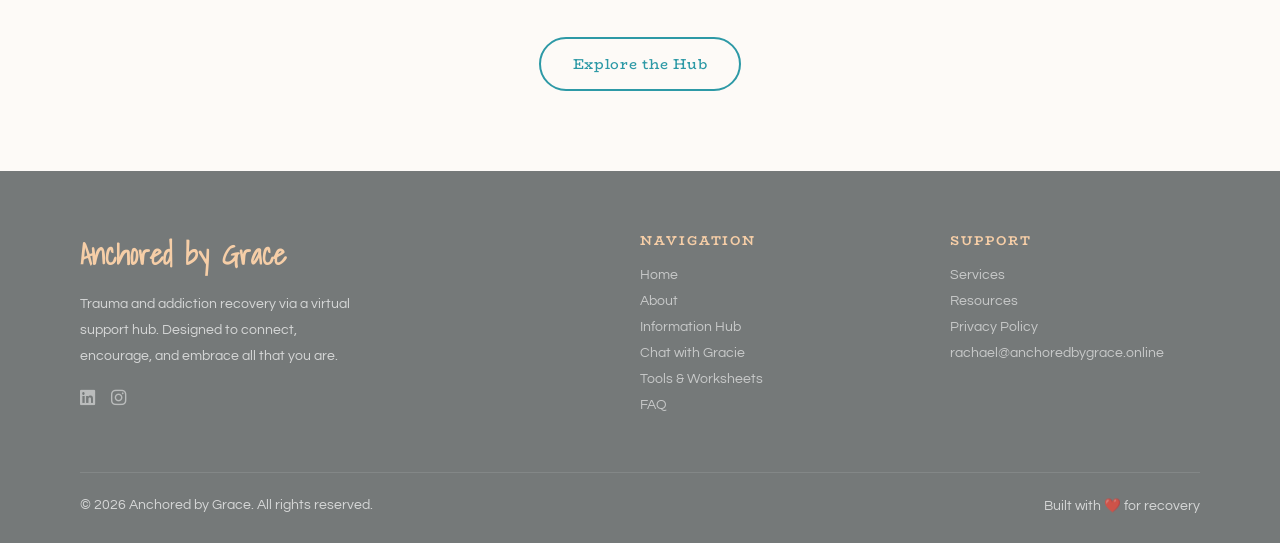
==== commit 71e1c24f: "Remove empower copy + add logo to worksheets - Removed all instances of empower from site copy - Rep" ====
--- a/index.html
+++ b/index.html
@@ -79,7 +79,7 @@
   <section class="hero">
     <div class="hero-content">
       <h1>Anchored By Grace.<br>Free From Addiction.</h1>
-      <p>Welcome to the virtual recovery hub. Designed to connect, encourage, empower and embrace all that you are, to achieve change that matters. The support you're looking for is found right here.</p>
+      <p>Welcome to the virtual recovery hub. Designed to connect, encourage, and embrace all that you are, to achieve change that matters. The support you're looking for is found right here.</p>
       <a href="about.html" class="btn btn-primary">Learn More</a>
       &nbsp;&nbsp;
       <a href="chat.html" class="btn btn-outline">Chat with Gracie</a>
